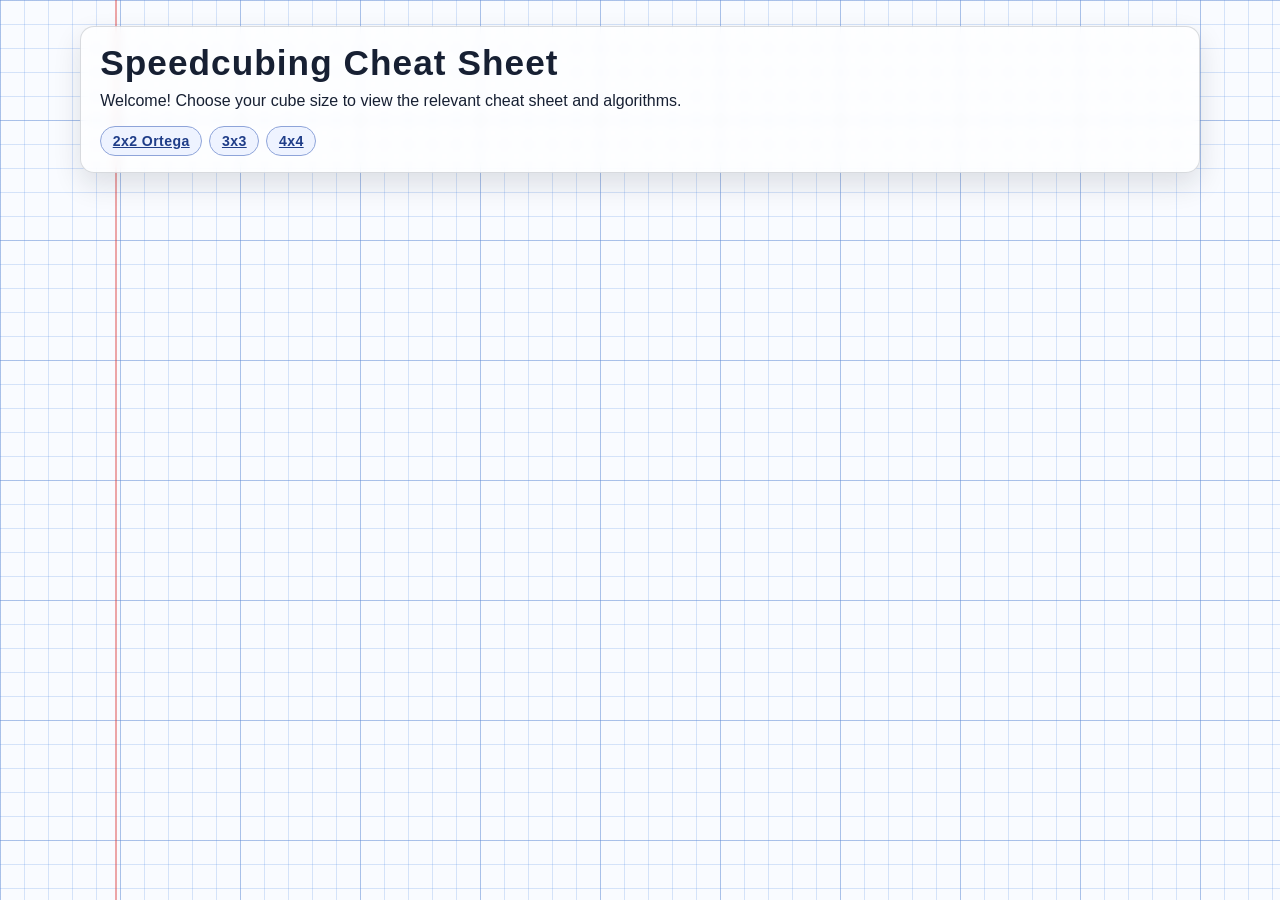
==== index.html @ 2b7b2914 "feat: add HTML pages for 2x2, 3x3, and 4x4 cheat sheets with initial content" ====
<!DOCTYPE html>
<html lang="en">

<head>
    <meta charset="UTF-8" />
    <meta name="viewport" content="width=device-width, initial-scale=1.0" />
    <title>Speedcubing Cheat Sheet – Home</title>
    <link rel="stylesheet" href="speedcubing-cheatsheet.css">
</head>

<body>
    <main class="page">
        <section class="hero">
            <h1>Speedcubing Cheat Sheet</h1>
            <p>
                Welcome! Choose your cube size to view the relevant cheat sheet and algorithms.
            </p>
            <nav class="cube-tabs">
                <a class="cube-tab" href="speedcubing-2x2.html">2x2 Ortega</a>
                <a class="cube-tab" href="speedcubing-3x3.html">3x3</a>
                <a class="cube-tab" href="speedcubing-4x4.html">4x4</a>
            </nav>
        </section>
    </main>
</body>

</html>
---- speedcubing-cheatsheet.css ----
/* Speedcubing Cheat Sheet Styles */

:root {
    --paper: #f9fbff;
    --line: rgba(99, 150, 230, 0.24);
    --line-bold: rgba(74, 115, 190, 0.33);
    --margin-line: rgba(220, 60, 60, 0.45);
    --ink: #172033;
    --accent: #21409a;
    --accent-soft: #dbe4ff;
    --card: rgba(255, 255, 255, 0.75);
    --border: rgba(23, 32, 51, 0.16);
    --shadow: 0 12px 28px rgba(18, 25, 39, 0.12);
    --radius: 14px;
}

* {
    box-sizing: border-box;
}

body {
    margin: 0;
    color: var(--ink);
    font-family: "Avenir Next Condensed", "Trebuchet MS", "Segoe UI", sans-serif;
    min-height: 100vh;
    background:
        linear-gradient(90deg,
            transparent 0,
            transparent 7.2rem,
            var(--margin-line) 7.2rem,
            var(--margin-line) 7.3rem,
            transparent 7.3rem),
        linear-gradient(var(--line) 1px, transparent 1px),
        linear-gradient(90deg, var(--line) 1px, transparent 1px),
        linear-gradient(var(--line-bold) 1px, transparent 1px),
        linear-gradient(90deg, var(--line-bold) 1px, transparent 1px),
        var(--paper);
    background-size: 100% 100%, 1.5rem 1.5rem, 1.5rem 1.5rem, 7.5rem 7.5rem, 7.5rem 7.5rem, auto;
    padding: 1.6rem;
}

.page {
    max-width: 1120px;
    margin: 0 auto;
    display: grid;
    gap: 1rem;
}

.hero {
    background: var(--card);
    border: 1px solid var(--border);
    box-shadow: var(--shadow);
    border-radius: var(--radius);
    padding: 1rem 1.2rem;
    backdrop-filter: blur(5px);
    animation: rise 0.55s ease-out;
}

.hero h1 {
    margin: 0;
    font-size: clamp(1.45rem, 2.8vw, 2.2rem);
    letter-spacing: 0.03em;
}

.hero p {
    margin: 0.4rem 0 0;
    max-width: 76ch;
    font-size: 1rem;
    line-height: 1.45;
}

.cube-tabs {
    margin-top: 0.85rem;
    display: flex;
    flex-wrap: wrap;
    gap: 0.45rem;
}

.cube-tab {
    border: 1px solid #8ea4d9;
    background: #eef3ff;
    color: #1f3d88;
    border-radius: 999px;
    padding: 0.38rem 0.72rem;
    font-size: 0.88rem;
    font-weight: 700;
    letter-spacing: 0.03em;
    cursor: pointer;
}

.cube-tab.active {
    border-color: #22376d;
    background: linear-gradient(180deg, #2a4ea6, #1f3d88);
    color: #fff;
}

.layout {
    display: grid;
    gap: 1rem;
    grid-template-columns: 1fr;
    align-items: start;
}

.panel {
    background: var(--card);
    border: 1px solid var(--border);
    box-shadow: var(--shadow);
    border-radius: var(--radius);
    padding: 1rem;
    animation: rise 0.65s ease-out;
}

.panel h2 {
    margin: 0 0 0.5rem;
    font-size: 1.1rem;
    text-transform: uppercase;
    letter-spacing: 0.05em;
    color: var(--accent);
}

.panel p {
    margin: 0.3rem 0 0.8rem;
    line-height: 1.35;
    font-size: 0.95rem;
}

label {
    display: block;
    margin: 0.7rem 0 0.35rem;
    font-size: 0.88rem;
    text-transform: uppercase;
    letter-spacing: 0.04em;
    color: #334165;
    font-weight: 700;
}

textarea {
    width: 100%;
    border-radius: 10px;
    border: 1px solid var(--border);
    padding: 0.6rem 0.7rem;
    font: 500 0.95rem/1.45 "Menlo", "Consolas", monospace;
    background: #ffffffea;
    color: #18202f;
    resize: vertical;
}

.btn-row {
    display: flex;
    flex-wrap: wrap;
    gap: 0.5rem;
    margin-top: 0.7rem;
}

button {
    border: 1px solid #22376d;
    background: linear-gradient(180deg, #2a4ea6, #1f3d88);
    color: #fff;
    border-radius: 10px;
    padding: 0.5rem 0.8rem;
    cursor: pointer;
    font-size: 0.92rem;
    font-weight: 700;
    letter-spacing: 0.02em;
    transition: transform 0.12s ease, filter 0.12s ease;
}

button.secondary {
    background: #eef3ff;
    color: #223a7d;
    border-color: #9eb2e4;
}

button:hover {
    transform: translateY(-1px);
    filter: brightness(1.03);
}

.status {
    min-height: 1.2rem;
    margin-top: 0.4rem;
    font-size: 0.88rem;
    color: #2e436f;
}

.sheet {
    display: grid;
    gap: 0.65rem;
}

.group-block {
    border: 1px solid var(--border);
    border-radius: 12px;
    background: #ffffffd1;
    padding: 0.65rem;
    display: grid;
    gap: 0.55rem;
}

.group-title {
    margin: 0;
    padding: 0.2rem 0.3rem;
    font-size: 0.94rem;
    text-transform: uppercase;
    letter-spacing: 0.11em;
    color: #35549d;
    border-bottom: 1px dashed #adbee8;
}

.alg-card {
    border: 1px solid var(--border);
    border-radius: 12px;
    background: #ffffffcf;
    padding: 0.7rem 0.8rem;
    display: flex;
    gap: 0.35rem;
    animation: reveal 0.35s ease both;
}

.alg-head {
    display: flex;
    justify-content: space-between;
    align-items: baseline;
    gap: 0.8rem;
}

.case-top {
    display: flex;
    justify-content: flex-start;
    align-items: center;
    gap: 0.7rem;
}

.case-top .alg-head {
    flex: 1;
}

.start-preview {
    width: 104px;
    height: 80px;
    flex: 0 0 auto;
}

.alg-name {
    font-size: 0.85rem;
    text-transform: uppercase;
    letter-spacing: 0.08em;
    color: #4660a2;
    font-weight: 700;
}

.alg-meta {
    font-size: 0.8rem;
    color: #4f5f84;
}

.sequence {
    display: flex;
    flex-wrap: wrap;
    gap: 0.32rem;
}

.move {
    position: relative;
    display: inline-flex;
    align-items: center;
    justify-content: center;
    gap: 0.28rem;
    min-width: 2.5em;
    padding: 0.2rem 0.34rem;
    /* border-radius: 8px;
    border: 1px solid rgba(24, 35, 62, 0.15); */
    background: #fff;
    font: 700 1.05rem/1 "SF Mono", "Menlo", monospace;
    color: #172242;
    letter-spacing: 0.02em;
}

.move-icon {
    width: 1.32rem;
    height: 1.32rem;
    flex: 0 0 auto;
}

.move-text {
    display: inline-flex;
    align-items: center;
    line-height: 1;
}

.hint {
    font-size: 0.82rem;
    color: #384b79;
    background: #edf2ff;
    border: 1px dashed #adc0eb;
    border-radius: 10px;
    padding: 0.5rem;
    line-height: 1.35;
}

@keyframes rise {
    from {
        opacity: 0;
        transform: translateY(8px);
    }

    to {
        opacity: 1;
        transform: translateY(0);
    }
}

@keyframes reveal {
    from {
        opacity: 0;
        transform: translateY(6px);
    }

    to {
        opacity: 1;
        transform: translateY(0);
    }
}

@media (max-width: 900px) {
    body {
        padding: 0.9rem;
        background:
            linear-gradient(90deg,
                transparent 0,
                transparent 2.8rem,
                var(--margin-line) 2.8rem,
                var(--margin-line) 2.9rem,
                transparent 2.9rem),
            linear-gradient(var(--line) 1px, transparent 1px),
            linear-gradient(90deg, var(--line) 1px, transparent 1px),
            linear-gradient(var(--line-bold) 1px, transparent 1px),
            linear-gradient(90deg, var(--line-bold) 1px, transparent 1px),
            var(--paper);
        background-size: 100% 100%, 1.1rem 1.1rem, 1.1rem 1.1rem, 5.5rem 5.5rem, 5.5rem 5.5rem, auto;
    }

    .layout {
        grid-template-columns: 1fr;
    }
}
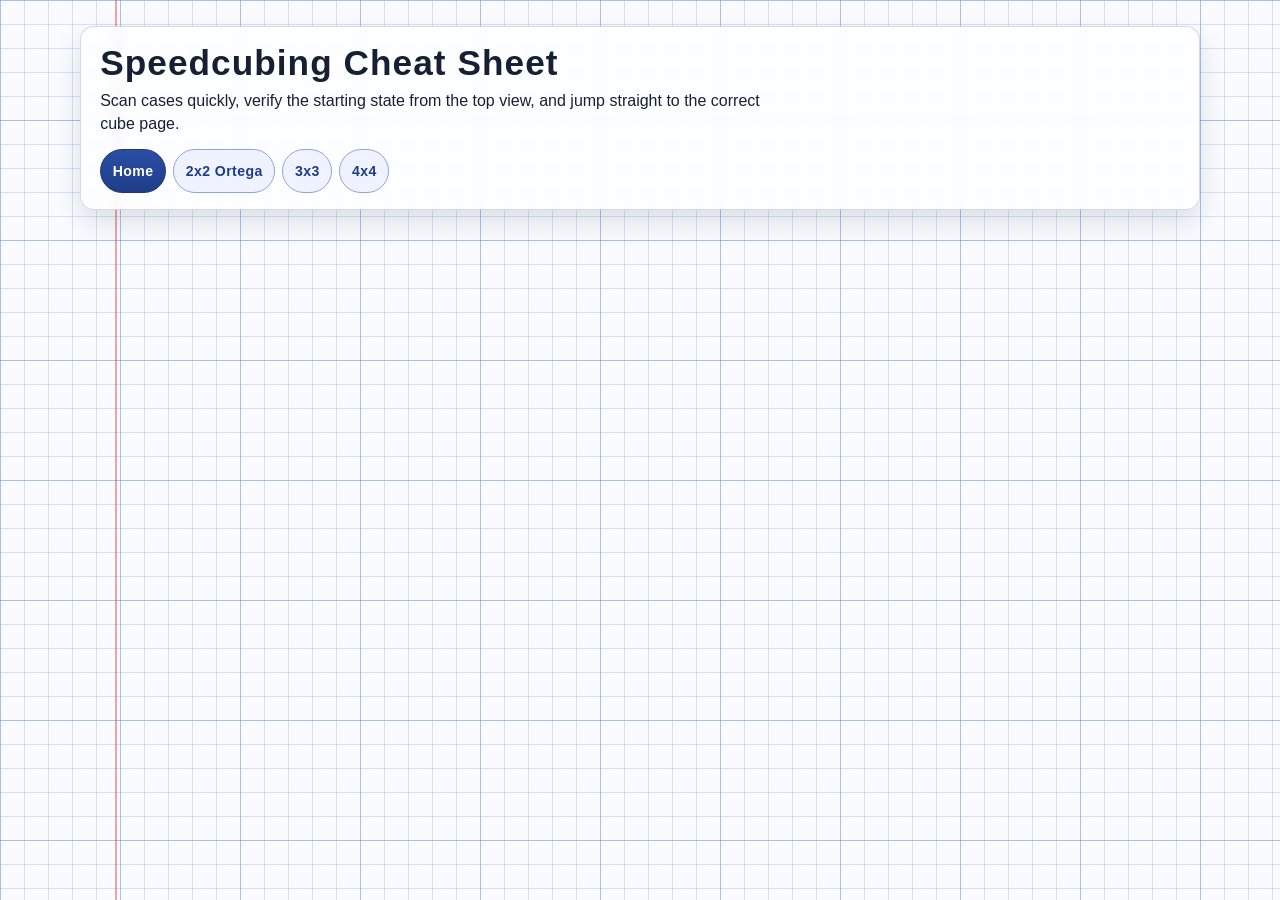
==== commit 13a9fe0c: "Refactor speedcubing pages and configurations - Updated speedcubing-3x3.html and speedcubing-4x4.htm" ====
--- a/index.html
+++ b/index.html
@@ -4,7 +4,7 @@
 <head>
     <meta charset="UTF-8" />
     <meta name="viewport" content="width=device-width, initial-scale=1.0" />
-    <title>Speedcubing Cheat Sheet – Home</title>
+    <title>Speedcubing Cheat Sheet</title>
     <link rel="stylesheet" href="speedcubing-cheatsheet.css">
 </head>
 
@@ -13,9 +13,11 @@
         <section class="hero">
             <h1>Speedcubing Cheat Sheet</h1>
             <p>
-                Welcome! Choose your cube size to view the relevant cheat sheet and algorithms.
+                Scan cases quickly, verify the starting state from the top view, and jump straight to the correct cube
+                page.
             </p>
-            <nav class="cube-tabs">
+            <nav class="hero-nav cube-tabs" aria-label="Cube size navigation">
+                <a class="cube-tab active" href="index.html" aria-current="page">Home</a>
                 <a class="cube-tab" href="speedcubing-2x2.html">2x2 Ortega</a>
                 <a class="cube-tab" href="speedcubing-3x3.html">3x3</a>
                 <a class="cube-tab" href="speedcubing-4x4.html">4x4</a>
--- a/speedcubing-cheatsheet.css
+++ b/speedcubing-cheatsheet.css
@@ -69,14 +69,21 @@
     line-height: 1.45;
 }
 
+.hero-nav {
+    margin-top: 0.85rem;
+}
+
 .cube-tabs {
-    margin-top: 0.85rem;
     display: flex;
     flex-wrap: wrap;
     gap: 0.45rem;
 }
 
 .cube-tab {
+    display: inline-flex;
+    align-items: center;
+    justify-content: center;
+    min-height: 44px;
     border: 1px solid #8ea4d9;
     background: #eef3ff;
     color: #1f3d88;
@@ -86,12 +93,25 @@
     font-weight: 700;
     letter-spacing: 0.03em;
     cursor: pointer;
+    text-decoration: none;
+    transition: transform 0.16s ease, background-color 0.16s ease, color 0.16s ease, box-shadow 0.16s ease, border-color 0.16s ease;
+}
+
+.cube-tab:hover {
+    transform: translateY(-1px);
+    border-color: #6f88c9;
+    box-shadow: 0 8px 16px rgba(33, 64, 154, 0.14);
 }
 
 .cube-tab.active {
     border-color: #22376d;
     background: linear-gradient(180deg, #2a4ea6, #1f3d88);
     color: #fff;
+}
+
+.cube-tab:focus-visible {
+    outline: 3px solid rgba(33, 64, 154, 0.28);
+    outline-offset: 2px;
 }
 
 .layout {
@@ -181,6 +201,7 @@
     margin-top: 0.4rem;
     font-size: 0.88rem;
     color: #2e436f;
+    line-height: 1.4;
 }
 
 .sheet {
@@ -212,8 +233,8 @@
     border-radius: 12px;
     background: #ffffffcf;
     padding: 0.7rem 0.8rem;
-    display: flex;
-    gap: 0.35rem;
+    display: grid;
+    gap: 0.45rem;
     animation: reveal 0.35s ease both;
 }
 
@@ -222,6 +243,8 @@
     justify-content: space-between;
     align-items: baseline;
     gap: 0.8rem;
+    flex: 1;
+    min-width: 0;
 }
 
 .case-top {
@@ -252,6 +275,7 @@
 .alg-meta {
     font-size: 0.8rem;
     color: #4f5f84;
+    white-space: nowrap;
 }
 
 .sequence {
@@ -343,4 +367,25 @@
     .layout {
         grid-template-columns: 1fr;
     }
+
+    .case-top {
+        align-items: flex-start;
+    }
+
+    .start-preview {
+        width: 96px;
+        height: 74px;
+    }
+}
+
+@media (prefers-reduced-motion: reduce) {
+
+    *,
+    *::before,
+    *::after {
+        animation-duration: 0.01ms !important;
+        animation-iteration-count: 1 !important;
+        transition-duration: 0.01ms !important;
+        scroll-behavior: auto !important;
+    }
 }
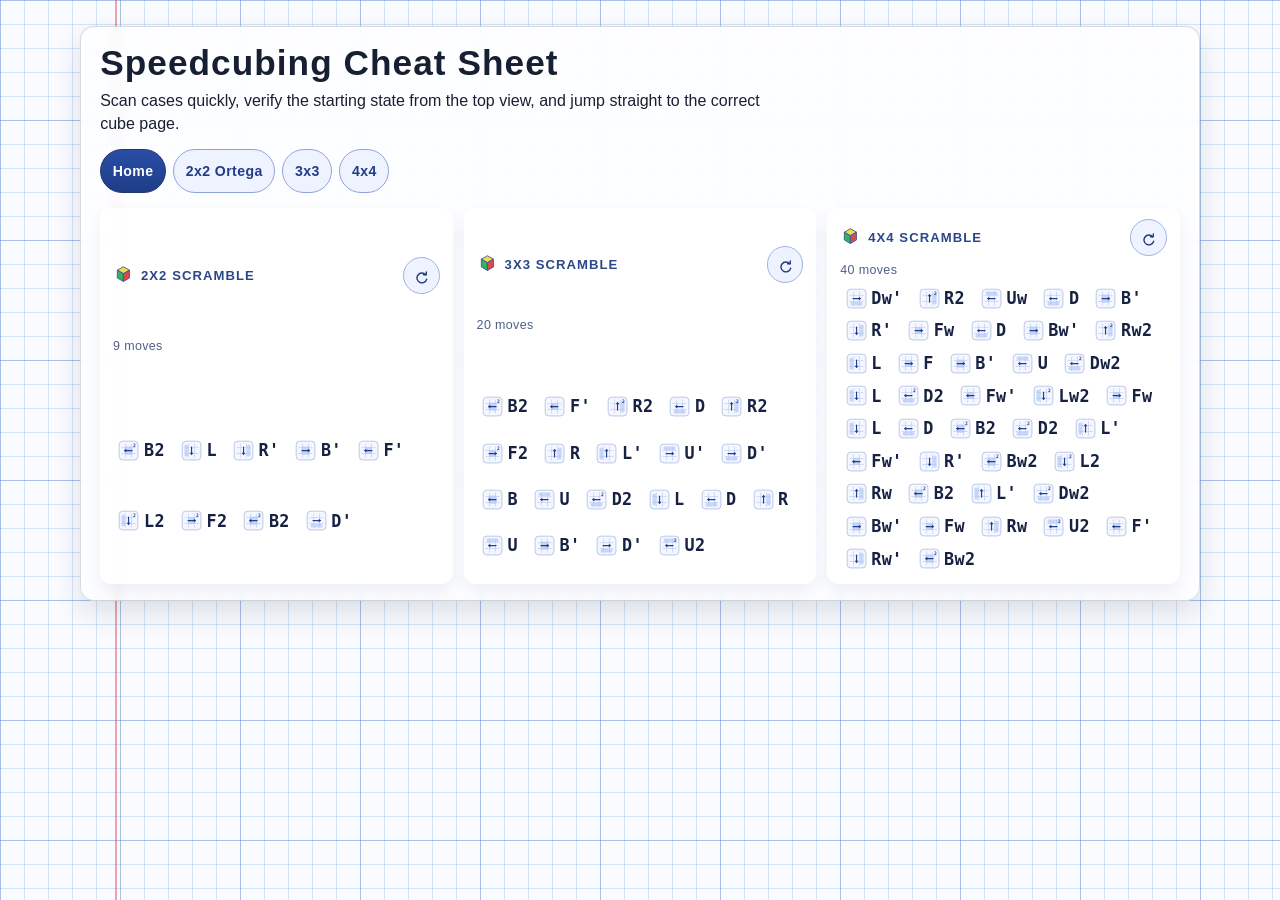
==== commit b31df370: "feat: add scramble generation and display for 2x2, 3x3, and 4x4 cubes with styling updates Co-author" ====
--- a/index.html
+++ b/index.html
@@ -22,8 +22,15 @@
                 <a class="cube-tab" href="speedcubing-3x3.html">3x3</a>
                 <a class="cube-tab" href="speedcubing-4x4.html">4x4</a>
             </nav>
+            <div id="heroScrambles" class="hero-scrambles"></div>
         </section>
     </main>
+
+    <script src="speedcubing-utils.js"></script>
+    <script src="speedcubing-app.js"></script>
+    <script>
+        window.speedcubingApp.renderHeaderScrambles(document.getElementById("heroScrambles"));
+    </script>
 </body>
 
 </html>
--- a/speedcubing-cheatsheet.css
+++ b/speedcubing-cheatsheet.css
@@ -73,6 +73,83 @@
     margin-top: 0.85rem;
 }
 
+.hero-scrambles {
+    margin-top: 0.95rem;
+    display: grid;
+    grid-template-columns: repeat(3, minmax(0, 1fr));
+    gap: 0.7rem;
+}
+
+.scramble-card {
+    display: grid;
+    gap: 0.45rem;
+    padding: 0.7rem 0.8rem;
+    /* border: 1px solid rgba(83, 108, 170, 0.2); */
+    border-radius: 12px;
+    background: var(--card);
+    box-shadow: 0 8px 16px rgba(33, 64, 154, 0.08);
+}
+
+.scramble-card.active {
+    border-color: #22376d;
+    box-shadow: 0 10px 20px rgba(33, 64, 154, 0.16);
+}
+
+.scramble-card-top {
+    display: flex;
+    justify-content: space-between;
+    align-items: center;
+    gap: 0.6rem;
+}
+
+.scramble-label {
+    display: inline-flex;
+    align-items: center;
+    gap: 0.45rem;
+    min-width: 0;
+    font-size: 0.82rem;
+    font-weight: 700;
+    text-transform: uppercase;
+    letter-spacing: 0.08em;
+    color: #2c4788;
+}
+
+.scramble-cube-icon {
+    width: 1.3rem;
+    height: 1.3rem;
+    flex: 0 0 auto;
+}
+
+.scramble-refresh {
+    width: 2.3rem;
+    height: 2.3rem;
+    padding: 0;
+    border-radius: 999px;
+    background: #eef3ff;
+    color: #223a7d;
+    border-color: #9eb2e4;
+    display: inline-flex;
+    align-items: center;
+    justify-content: center;
+    flex: 0 0 auto;
+}
+
+.scramble-action-icon {
+    width: 1.05rem;
+    height: 1.05rem;
+}
+
+.scramble-meta {
+    font-size: 0.78rem;
+    color: #4f5f84;
+    letter-spacing: 0.03em;
+}
+
+.scramble-sequence {
+    min-height: 3.2rem;
+    align-items: flex-start;
+}
+
 .cube-tabs {
     display: flex;
     flex-wrap: wrap;
@@ -368,6 +445,10 @@
         grid-template-columns: 1fr;
     }
 
+    .hero-scrambles {
+        grid-template-columns: 1fr;
+    }
+
     .case-top {
         align-items: flex-start;
     }
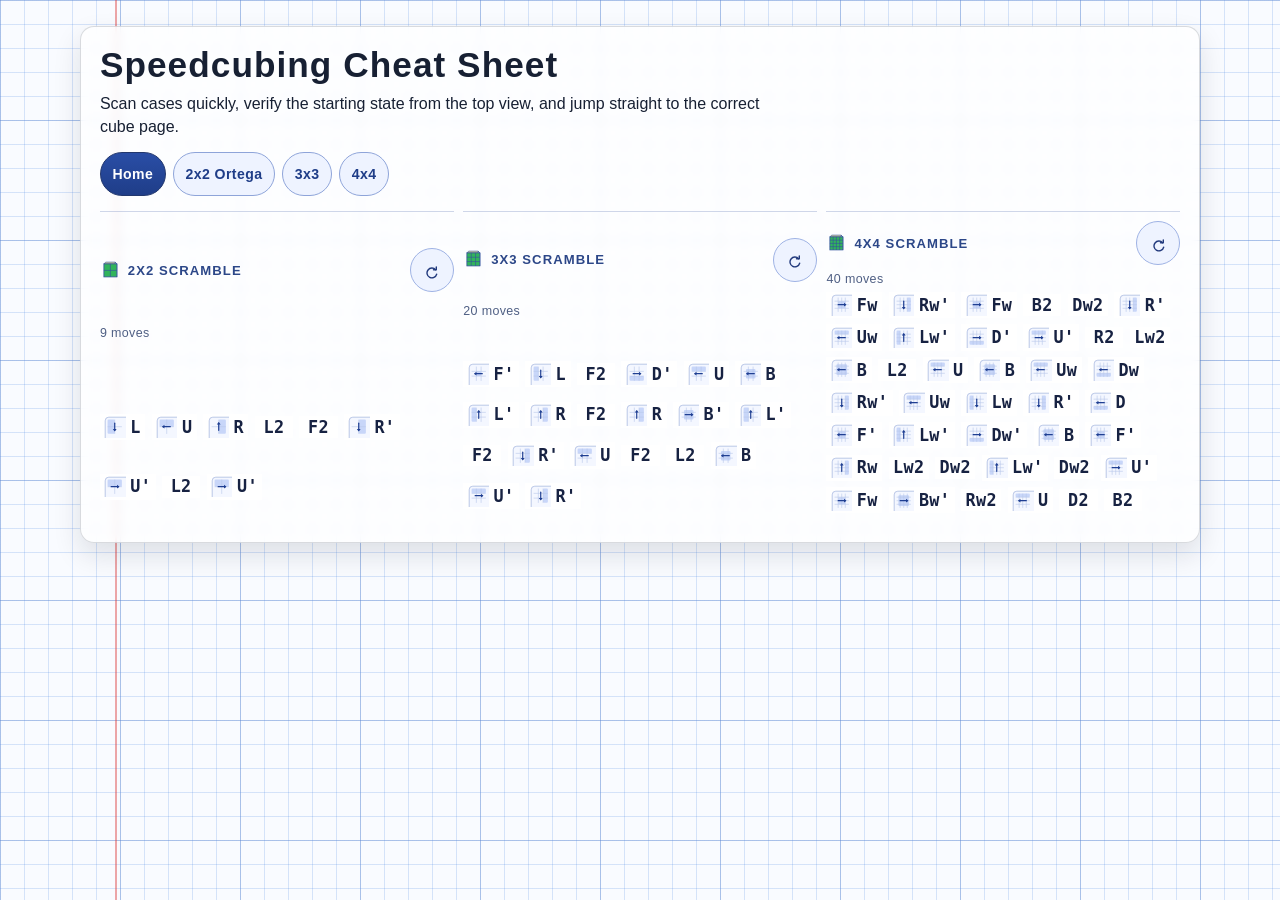
==== commit 5eb6c79d: "feat: add PWA support with service worker, manifest, and icons for Speedcubing Cheat Sheet" ====
--- a/index.html
+++ b/index.html
@@ -4,6 +4,11 @@
 <head>
     <meta charset="UTF-8" />
     <meta name="viewport" content="width=device-width, initial-scale=1.0" />
+    <meta name="theme-color" content="#21409a" />
+    <meta name="apple-mobile-web-app-capable" content="yes" />
+    <meta name="apple-mobile-web-app-status-bar-style" content="default" />
+    <link rel="manifest" href="manifest.webmanifest" />
+    <link rel="icon" href="icons/icon-192.svg" type="image/svg+xml" />
     <title>Speedcubing Cheat Sheet</title>
     <link rel="stylesheet" href="speedcubing-cheatsheet.css">
 </head>
@@ -28,6 +33,7 @@
 
     <script src="speedcubing-utils.js"></script>
     <script src="speedcubing-app.js"></script>
+    <script src="pwa-register.js"></script>
     <script>
         window.speedcubingApp.renderHeaderScrambles(document.getElementById("heroScrambles"));
     </script>
--- a/speedcubing-cheatsheet.css
+++ b/speedcubing-cheatsheet.css
@@ -12,6 +12,11 @@
     --border: rgba(23, 32, 51, 0.16);
     --shadow: 0 12px 28px rgba(18, 25, 39, 0.12);
     --radius: 14px;
+    --space-1: clamp(0.35rem, 0.3rem + 0.12vw, 0.5rem);
+    --space-2: clamp(0.5rem, 0.46rem + 0.18vw, 0.75rem);
+    --space-3: clamp(0.75rem, 0.68rem + 0.26vw, 1rem);
+    --space-4: clamp(1rem, 0.9rem + 0.35vw, 1.35rem);
+    --space-5: clamp(1.35rem, 1.2rem + 0.45vw, 1.8rem);
 }
 
 * {
@@ -43,7 +48,7 @@
     max-width: 1120px;
     margin: 0 auto;
     display: grid;
-    gap: 1rem;
+    gap: var(--space-4);
 }
 
 .hero {
@@ -51,7 +56,7 @@
     border: 1px solid var(--border);
     box-shadow: var(--shadow);
     border-radius: var(--radius);
-    padding: 1rem 1.2rem;
+    padding: var(--space-4);
     backdrop-filter: blur(5px);
     animation: rise 0.55s ease-out;
 }
@@ -63,36 +68,35 @@
 }
 
 .hero p {
-    margin: 0.4rem 0 0;
+    margin: var(--space-1) 0 0;
     max-width: 76ch;
     font-size: 1rem;
     line-height: 1.45;
 }
 
 .hero-nav {
-    margin-top: 0.85rem;
+    margin-top: var(--space-3);
 }
 
 .hero-scrambles {
-    margin-top: 0.95rem;
-    display: grid;
-    grid-template-columns: repeat(3, minmax(0, 1fr));
-    gap: 0.7rem;
+    margin-top: var(--space-3);
+    display: grid;
+    grid-template-columns: repeat(auto-fit, minmax(220px, 1fr));
+    gap: var(--space-2);
 }
 
 .scramble-card {
     display: grid;
-    gap: 0.45rem;
-    padding: 0.7rem 0.8rem;
-    /* border: 1px solid rgba(83, 108, 170, 0.2); */
-    border-radius: 12px;
-    background: var(--card);
-    box-shadow: 0 8px 16px rgba(33, 64, 154, 0.08);
+    gap: var(--space-1);
+    padding: var(--space-2) 0;
+    border-top: 1px solid rgba(76, 103, 170, 0.26);
+    border-radius: 0;
+    background: transparent;
+    box-shadow: none;
 }
 
 .scramble-card.active {
-    border-color: #22376d;
-    box-shadow: 0 10px 20px rgba(33, 64, 154, 0.16);
+    border-top-color: #22376d;
 }
 
 .scramble-card-top {
@@ -121,8 +125,8 @@
 }
 
 .scramble-refresh {
-    width: 2.3rem;
-    height: 2.3rem;
+    width: 2.75rem;
+    height: 2.75rem;
     padding: 0;
     border-radius: 999px;
     background: #eef3ff;
@@ -146,7 +150,7 @@
 }
 
 .scramble-sequence {
-    min-height: 3.2rem;
+    min-height: 2.6rem;
     align-items: flex-start;
 }
 
@@ -193,7 +197,7 @@
 
 .layout {
     display: grid;
-    gap: 1rem;
+    gap: var(--space-4);
     grid-template-columns: 1fr;
     align-items: start;
 }
@@ -203,7 +207,7 @@
     border: 1px solid var(--border);
     box-shadow: var(--shadow);
     border-radius: var(--radius);
-    padding: 1rem;
+    padding: var(--space-4);
     animation: rise 0.65s ease-out;
 }
 
@@ -273,6 +277,11 @@
     filter: brightness(1.03);
 }
 
+button:focus-visible {
+    outline: 3px solid rgba(33, 64, 154, 0.28);
+    outline-offset: 2px;
+}
+
 .status {
     min-height: 1.2rem;
     margin-top: 0.4rem;
@@ -281,38 +290,136 @@
     line-height: 1.4;
 }
 
+.status[data-state="error"] {
+    color: #a52b2b;
+}
+
 .sheet {
     display: grid;
-    gap: 0.65rem;
+    gap: var(--space-3);
+}
+
+.sheet-controls {
+    display: flex;
+    flex-wrap: wrap;
+    align-items: center;
+    gap: 0.45rem;
+    padding: 0 0 0.2rem;
+    border-bottom: 1px dashed #9fb3e7;
+}
+
+.sheet-visibility-summary {
+    font-size: 0.78rem;
+    color: #3a4f84;
+    margin-right: auto;
+}
+
+.sheet-control-btn {
+    min-height: 36px;
+    padding: 0.28rem 0.62rem;
+    border-radius: 999px;
+    font-size: 0.78rem;
 }
 
 .group-block {
-    border: 1px solid var(--border);
-    border-radius: 12px;
-    background: #ffffffd1;
-    padding: 0.65rem;
-    display: grid;
-    gap: 0.55rem;
+    border: 0;
+    border-radius: 0;
+    background: transparent;
+    padding: 0;
+    display: grid;
+    gap: var(--space-1);
 }
 
 .group-title {
-    margin: 0;
-    padding: 0.2rem 0.3rem;
+    margin: var(--space-2) 0 var(--space-1);
+    padding: 0 0 0.2rem;
     font-size: 0.94rem;
     text-transform: uppercase;
     letter-spacing: 0.11em;
     color: #35549d;
-    border-bottom: 1px dashed #adbee8;
+    border-bottom: 1px dashed #9fb3e7;
+}
+
+.group-markdown {
+    border-bottom: 1px solid rgba(73, 103, 171, 0.2);
+    padding: var(--space-1) 0 var(--space-2);
+    color: #1e2d4f;
+    line-height: 1.45;
+}
+
+.group-markdown.is-hidden-known {
+    opacity: 0.74;
+}
+
+.group-markdown-actions {
+    display: flex;
+    justify-content: flex-end;
+    margin-bottom: 0.2rem;
+}
+
+.group-markdown-content {
+    min-width: 0;
+}
+
+.group-markdown h1,
+.group-markdown h2,
+.group-markdown h3 {
+    margin: 0.35rem 0 0.45rem;
+    color: #294a94;
+    letter-spacing: 0.03em;
+}
+
+.group-markdown h1 {
+    font-size: 1rem;
+}
+
+.group-markdown h2 {
+    font-size: 0.94rem;
+}
+
+.group-markdown h3 {
+    font-size: 0.88rem;
+}
+
+.group-markdown p,
+.group-markdown blockquote,
+.group-markdown ul,
+.group-markdown ol {
+    margin: 0.4rem 0;
+}
+
+.group-markdown ul,
+.group-markdown ol {
+    padding-left: 1.2rem;
+}
+
+.group-markdown blockquote {
+    border-left: 3px solid #9ab0e8;
+    padding-left: 0.6rem;
+    color: #374f84;
+}
+
+.group-markdown code {
+    font: 700 0.82rem/1 "SF Mono", "Menlo", monospace;
+    background: #edf2ff;
+    color: #1f3d88;
+    border-radius: 6px;
+    padding: 0.08rem 0.26rem;
 }
 
 .alg-card {
-    border: 1px solid var(--border);
-    border-radius: 12px;
-    background: #ffffffcf;
-    padding: 0.7rem 0.8rem;
-    display: grid;
-    gap: 0.45rem;
+    border: 0;
+    border-bottom: 1px solid rgba(73, 103, 171, 0.2);
+    border-radius: 0;
+    background: transparent;
+    padding: var(--space-2) 0;
+    display: grid;
+    gap: var(--space-2);
     animation: reveal 0.35s ease both;
+}
+
+.alg-card:last-child {
+    border-bottom: 0;
 }
 
 .alg-head {
@@ -324,20 +431,59 @@
     min-width: 0;
 }
 
+.alg-head-actions {
+    display: inline-flex;
+    align-items: center;
+    margin-left: auto;
+}
+
+.case-hide-toggle {
+    min-height: 30px;
+    padding: 0.18rem 0.56rem;
+    border-radius: 999px;
+    font-size: 0.74rem;
+    text-transform: uppercase;
+    letter-spacing: 0.06em;
+}
+
+.alg-card.is-hidden-known {
+    opacity: 0.74;
+}
+
 .case-top {
-    display: flex;
-    justify-content: flex-start;
-    align-items: center;
-    gap: 0.7rem;
+    display: grid;
+    grid-template-columns: minmax(0, 1fr) auto;
+    align-items: start;
+    gap: var(--space-2);
 }
 
 .case-top .alg-head {
     flex: 1;
 }
 
+.case-details {
+    display: grid;
+    gap: var(--space-1);
+    min-width: 0;
+}
+
+.cube-guide {
+    display: grid;
+    justify-items: start;
+    gap: 0.15rem;
+}
+
+.cube-guide-label {
+    font-size: 0.72rem;
+    text-transform: uppercase;
+    letter-spacing: 0.08em;
+    color: #4660a2;
+    font-weight: 700;
+}
+
 .start-preview {
-    width: 104px;
-    height: 80px;
+    width: 176px;
+    height: 136px;
     flex: 0 0 auto;
 }
 
@@ -358,7 +504,20 @@
 .sequence {
     display: flex;
     flex-wrap: wrap;
-    gap: 0.32rem;
+    gap: var(--space-1);
+    align-items: center;
+}
+
+.sequence-label {
+    font-size: 0.72rem;
+    text-transform: uppercase;
+    letter-spacing: 0.08em;
+    color: #4660a2;
+    font-weight: 700;
+}
+
+.sequence.is-dense {
+    gap: 0.22rem;
 }
 
 .move {
@@ -367,8 +526,8 @@
     align-items: center;
     justify-content: center;
     gap: 0.28rem;
-    min-width: 2.5em;
-    padding: 0.2rem 0.34rem;
+    min-width: 2.28em;
+    padding: 0.15rem 0.28rem;
     /* border-radius: 8px;
     border: 1px solid rgba(24, 35, 62, 0.15); */
     background: #fff;
@@ -377,10 +536,21 @@
     letter-spacing: 0.02em;
 }
 
+.sequence.is-dense .move {
+    min-width: 2.06em;
+    padding: 0.12rem 0.22rem;
+    font-size: 0.98rem;
+}
+
 .move-icon {
-    width: 1.32rem;
-    height: 1.32rem;
+    width: 1.34rem;
+    height: 1.34rem;
     flex: 0 0 auto;
+}
+
+.sequence.is-dense .move-icon {
+    width: 1.14rem;
+    height: 1.14rem;
 }
 
 .move-text {
@@ -454,8 +624,38 @@
     }
 
     .start-preview {
-        width: 96px;
-        height: 74px;
+        width: 148px;
+        height: 114px;
+    }
+}
+
+@media (max-width: 680px) {
+    .sheet-controls {
+        gap: 0.35rem;
+    }
+
+    .sheet-visibility-summary {
+        width: 100%;
+        margin-right: 0;
+    }
+
+    .case-top {
+        grid-template-columns: 1fr;
+    }
+
+    .start-preview {
+        width: 132px;
+        height: 102px;
+    }
+
+    .sequence {
+        gap: 0.18rem;
+    }
+
+    .move {
+        min-width: 1.94em;
+        padding: 0.1rem 0.18rem;
+        font-size: 0.94rem;
     }
 }
 
